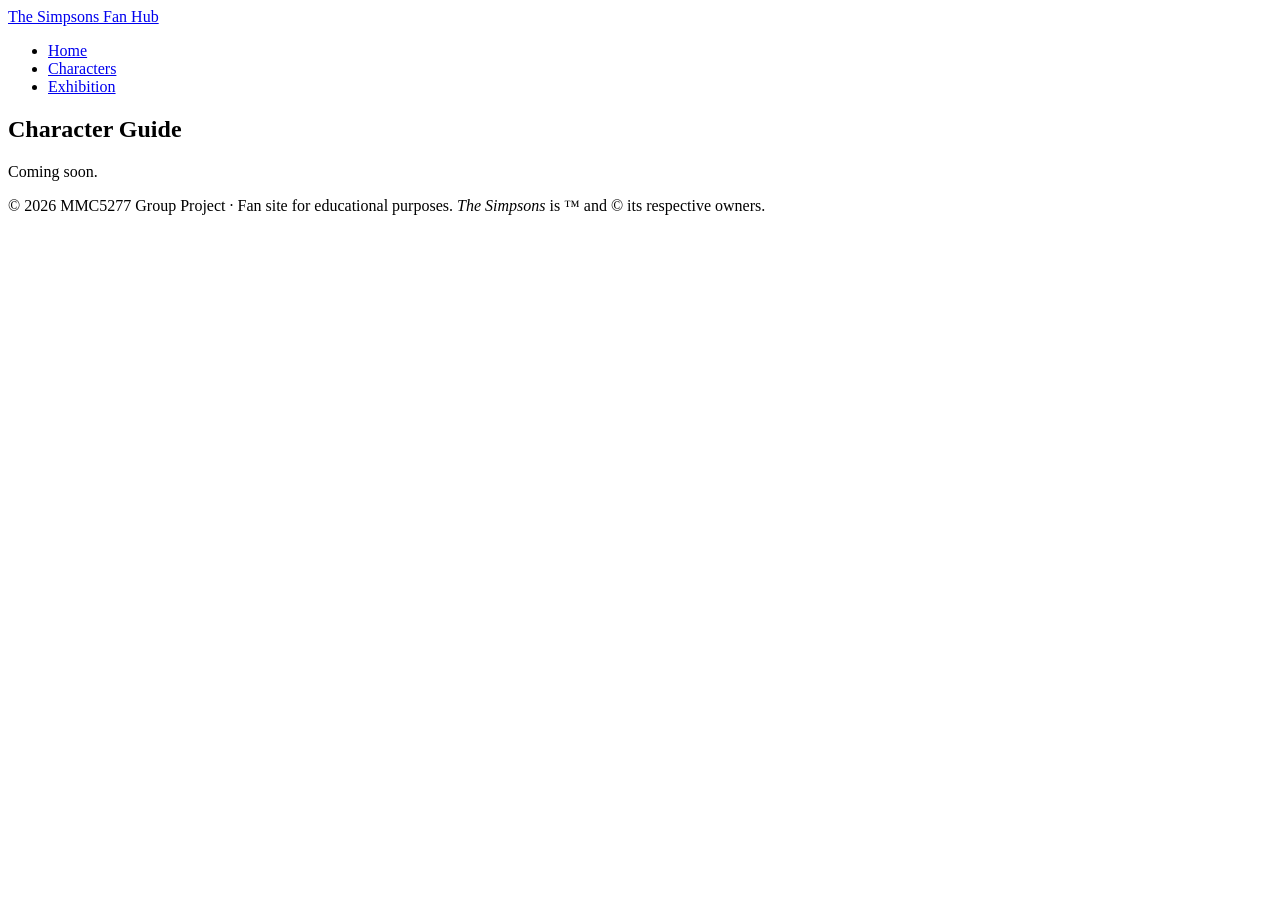
==== page2.html @ 43294328 "Add files via upload" ====
<!DOCTYPE html>
<html lang="en">
<head>
  <meta charset="UTF-8">
  <meta name="viewport" content="width=device-width, initial-scale=1.0">
  <title>The Simpsons Fan Hub | Characters</title>
  <link rel="stylesheet" href="css/style.css">
  <link rel="stylesheet" href="css/page2.css">
</head>
<body>

  <header class="header">
    <div class="header__inner">
      <a class="header__logo" href="index.html">The Simpsons Fan Hub</a>
      <nav class="nav" aria-label="Main navigation">
        <ul class="nav__list">
          <li><a class="nav__link" href="index.html">Home</a></li>
          <li><a class="nav__link nav__link--active" href="page2.html" aria-current="page">Characters</a></li>
          <li><a class="nav__link" href="page3.html">Exhibition</a></li>
        </ul>
      </nav>
    </div>
  </header>

  <main class="main">
    <section class="section">
      <h1 class="section__title">Character Guide</h1>
      <!-- Page 2 owner: build this page on your own feature branch.
           Put page-only styles in css/page2.css using BEM, e.g.
           .characters, .characters__item, .characters__item--featured -->
      <p>Coming soon.</p>
    </section>
  </main>

  <footer class="footer">
    <p class="footer__text">
      &copy; 2026 MMC5277 Group Project &middot; Fan site for educational purposes.
      <em>The Simpsons</em> is &trade; and &copy; its respective owners.
    </p>
  </footer>

</body>
</html>
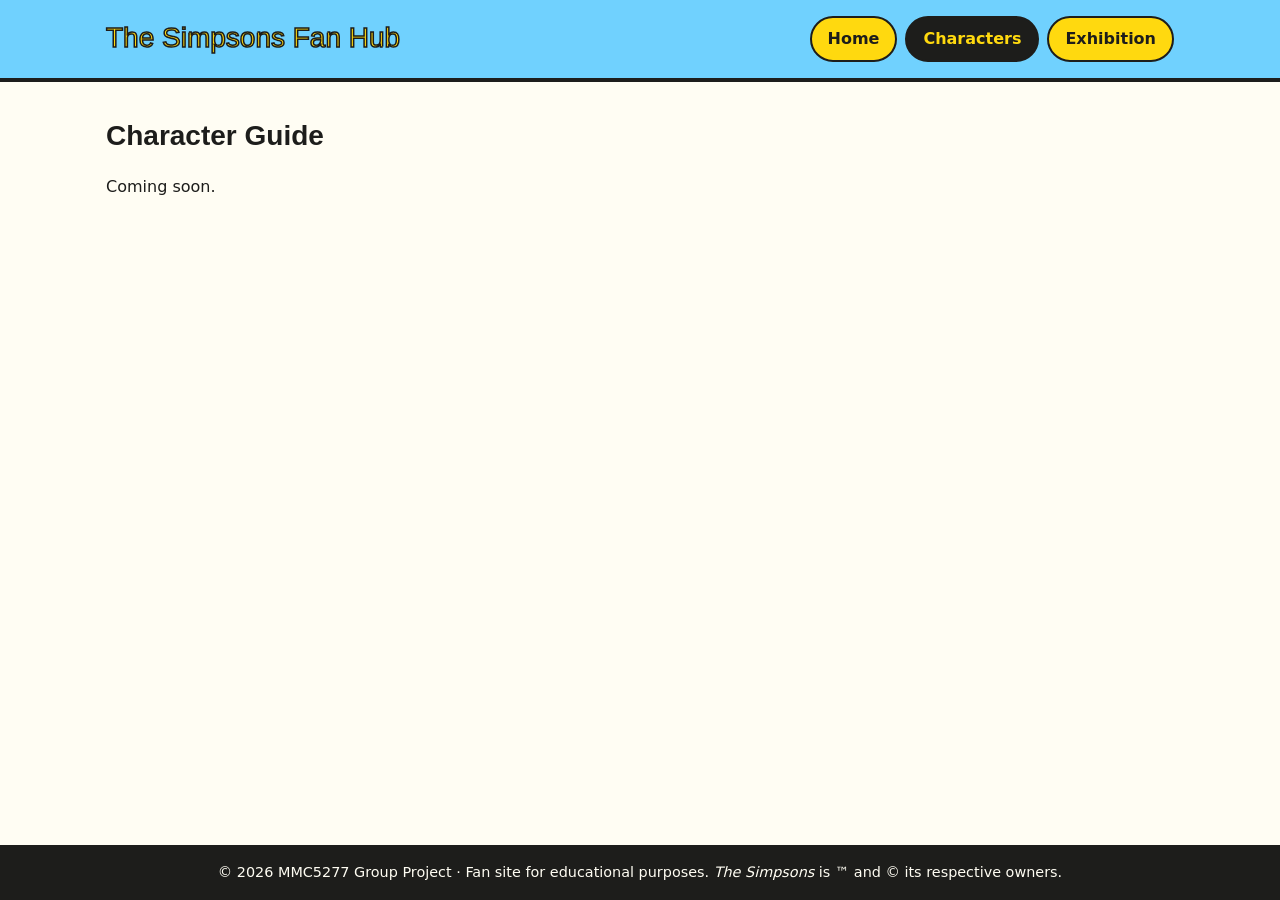
==== commit 19b9f46d: "Fix CSS paths, add home page content" ====
--- a/page2.html
+++ b/page2.html
@@ -4,8 +4,8 @@
   <meta charset="UTF-8">
   <meta name="viewport" content="width=device-width, initial-scale=1.0">
   <title>The Simpsons Fan Hub | Characters</title>
-  <link rel="stylesheet" href="css/style.css">
-  <link rel="stylesheet" href="css/page2.css">
+  <link rel="stylesheet" href="CSS/style.css">
+  <link rel="stylesheet" href="CSS/page2.css">
 </head>
 <body>
 
@@ -26,7 +26,7 @@
     <section class="section">
       <h1 class="section__title">Character Guide</h1>
       <!-- Page 2 owner: build this page on your own feature branch.
-           Put page-only styles in css/page2.css using BEM, e.g.
+           Put page-only styles in CSS/page2.css using BEM, e.g.
            .characters, .characters__item, .characters__item--featured -->
       <p>Coming soon.</p>
     </section>
--- a/CSS/style.css
+++ b/CSS/style.css
@@ -0,0 +1,218 @@
+/* ==========================================================================
+   style.css — SHARED styles for every page (owned by the group leader)
+   Naming: BEM  ->  .block, .block__element, .block--modifier
+   Page-specific styles go in css/page2.css and css/page3.css, not here.
+   ========================================================================== */
+
+/* ---------- Design tokens (change colors/fonts here only) ---------- */
+:root {
+  --color-yellow: #ffd90f;   /* Simpsons yellow */
+  --color-sky: #70d1fe;      /* Springfield sky */
+  --color-pink: #f14e9c;     /* donut frosting  */
+  --color-dark: #1d1d1b;
+  --color-light: #fffdf3;
+  --color-muted: #5b5b55;
+
+  --font-body: system-ui, -apple-system, "Segoe UI", Roboto, sans-serif;
+  --font-display: "Arial Black", "Helvetica Neue", Impact, sans-serif;
+
+  --space-sm: 0.5rem;
+  --space-md: 1rem;
+  --space-lg: 2rem;
+  --radius: 12px;
+  --max-width: 1100px;
+}
+
+/* ---------- Base ---------- */
+*,
+*::before,
+*::after {
+  box-sizing: border-box;
+}
+
+body {
+  margin: 0;
+  font-family: var(--font-body);
+  line-height: 1.6;
+  color: var(--color-dark);
+  background-color: var(--color-light);
+  display: flex;               /* flexbox: keeps footer at the bottom */
+  flex-direction: column;
+  min-height: 100vh;
+}
+
+img {
+  max-width: 100%;
+  height: auto;
+  display: block;
+}
+
+/* ---------- Block: header ---------- */
+.header {
+  background-color: var(--color-sky);
+  border-bottom: 4px solid var(--color-dark);
+}
+
+.header__inner {
+  max-width: var(--max-width);
+  margin: 0 auto;
+  padding: var(--space-md);
+  display: flex;               /* flexbox */
+  align-items: center;
+  justify-content: space-between;
+  gap: var(--space-md);
+}
+
+.header__logo {
+  margin: 0;
+  font-family: var(--font-display);
+  font-size: 1.75rem;
+  color: var(--color-yellow);
+  text-decoration: none;
+  -webkit-text-stroke: 1.5px var(--color-dark);
+  animation: logo-drop 0.8s ease-out both;   /* CSS animation */
+}
+
+/* ---------- Block: nav ---------- */
+.nav__list {
+  list-style: none;
+  margin: 0;
+  padding: 0;
+  display: flex;               /* flexbox */
+  gap: var(--space-sm);
+}
+
+.nav__link {
+  display: inline-block;
+  padding: var(--space-sm) var(--space-md);
+  font-weight: 700;
+  color: var(--color-dark);
+  text-decoration: none;
+  background-color: var(--color-yellow);
+  border: 2px solid var(--color-dark);
+  border-radius: 999px;
+  /* CSS transition */
+  transition: background-color 0.25s ease, transform 0.25s ease;
+}
+
+.nav__link:hover,
+.nav__link:focus-visible {
+  background-color: var(--color-pink);
+  transform: translateY(-3px);
+}
+
+.nav__link--active {
+  background-color: var(--color-dark);
+  color: var(--color-yellow);
+}
+
+/* ---------- Block: main ---------- */
+.main {
+  flex: 1;                     /* pushes footer down */
+  width: 100%;
+  max-width: var(--max-width);
+  margin: 0 auto;
+  padding: var(--space-lg) var(--space-md);
+}
+
+/* ---------- Block: section (reusable on every page) ---------- */
+.section {
+  margin-bottom: var(--space-lg);
+}
+
+.section__title {
+  font-family: var(--font-display);
+  font-size: 1.75rem;
+  margin: 0 0 var(--space-md);
+}
+
+/* ---------- Block: card (reusable on every page) ---------- */
+.card {
+  background-color: #fff;
+  border: 3px solid var(--color-dark);
+  border-radius: var(--radius);
+  padding: var(--space-md);
+  box-shadow: 5px 5px 0 var(--color-dark);
+  transition: transform 0.25s ease, box-shadow 0.25s ease;
+}
+
+.card:hover {
+  transform: translate(-2px, -2px);
+  box-shadow: 7px 7px 0 var(--color-dark);
+}
+
+.card__title {
+  margin: 0 0 var(--space-sm);
+}
+
+.card__text {
+  margin: 0;
+  color: var(--color-muted);
+}
+
+/* ---------- Block: footer ---------- */
+.footer {
+  background-color: var(--color-dark);
+  color: var(--color-light);
+  text-align: center;
+  padding: var(--space-md);
+}
+
+.footer__text {
+  margin: 0;
+  font-size: 0.9rem;
+}
+
+/* ---------- Animations ---------- */
+@keyframes logo-drop {
+  from {
+    opacity: 0;
+    transform: translateY(-20px);
+  }
+  to {
+    opacity: 1;
+    transform: translateY(0);
+  }
+}
+
+@media (prefers-reduced-motion: reduce) {
+  *,
+  *::before,
+  *::after {
+    animation: none !important;
+    transition: none !important;
+  }
+}
+
+/* ---------- Responsive: tablet (768px and below) ---------- */
+@media (max-width: 768px) {
+  .header__inner {
+    flex-direction: column;
+    text-align: center;
+  }
+
+  .section__title {
+    font-size: 1.5rem;
+  }
+}
+
+/* ---------- Responsive: phone (480px and below) ---------- */
+@media (max-width: 480px) {
+  .nav__list {
+    flex-direction: column;
+    width: 100%;
+  }
+
+  .nav {
+    width: 100%;
+  }
+
+  .nav__link {
+    display: block;
+    text-align: center;
+  }
+
+  .header__logo {
+    font-size: 1.4rem;
+  }
+}
--- a/CSS/page2.css
+++ b/CSS/page2.css
@@ -0,0 +1,4 @@
+/* ==========================================================================
+   page2.css — styles used ONLY on page2.html (Character Guide)
+   Use BEM. Reuse shared tokens like var(--color-yellow) from style.css.
+   ========================================================================== */
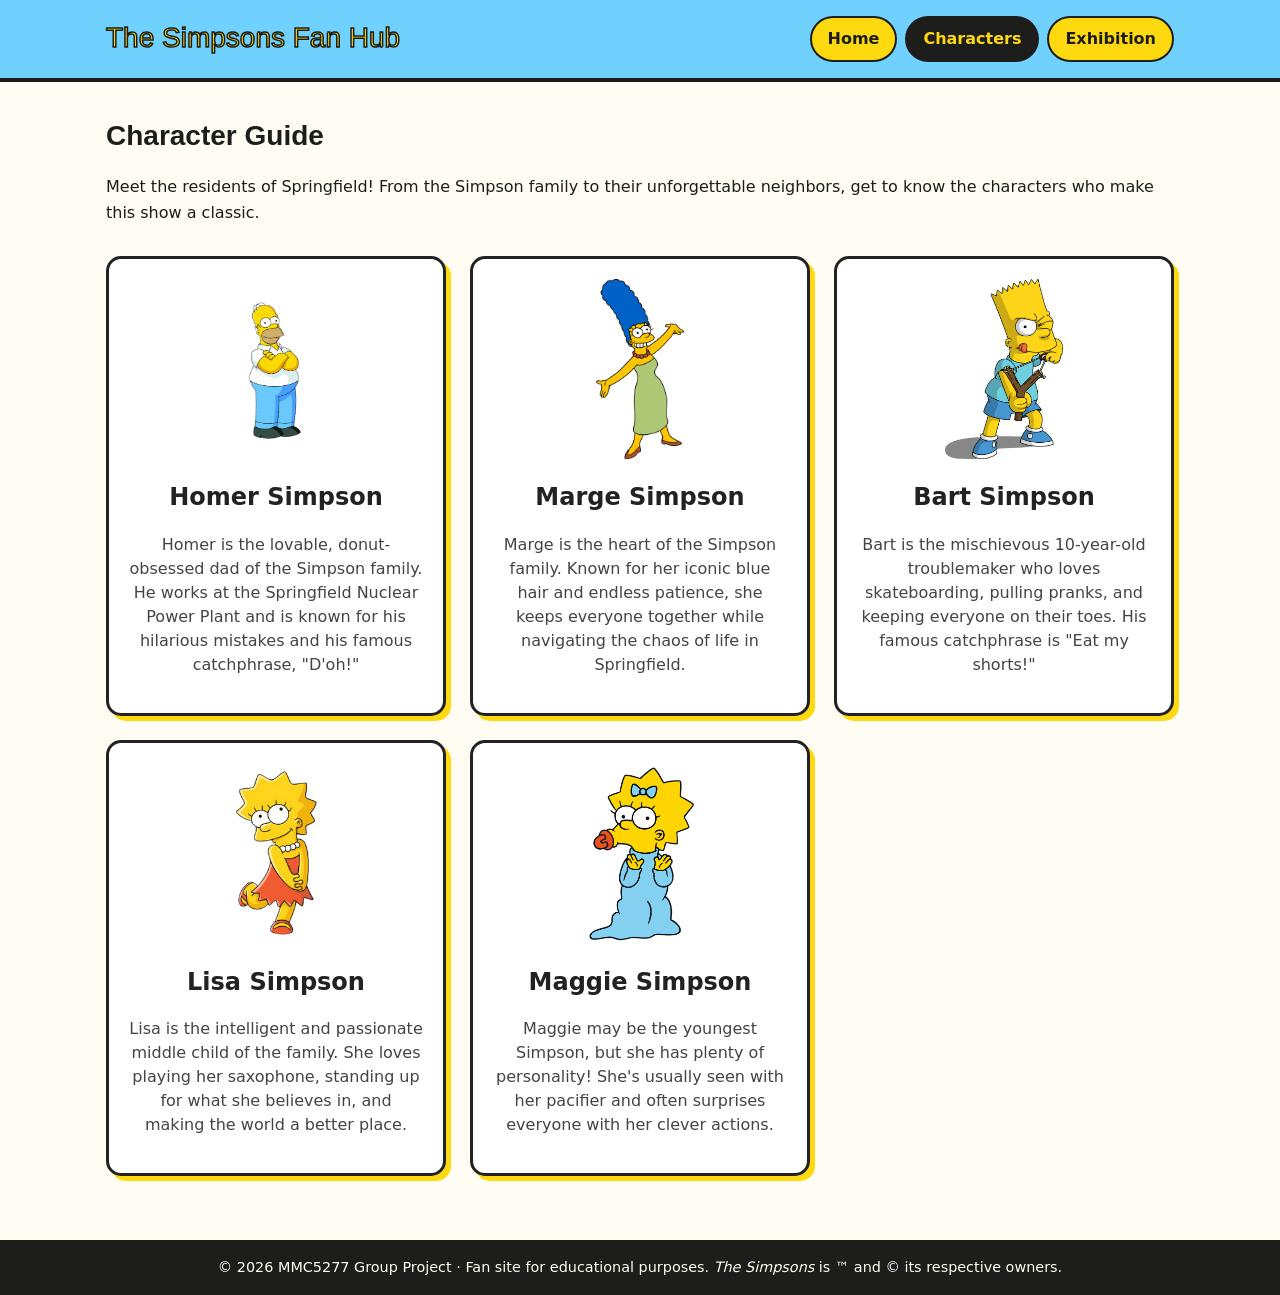
==== commit 5fe5581d: "Add Simpsons Character Guide with responsive cards" ====
--- a/page2.html
+++ b/page2.html
@@ -28,7 +28,37 @@
       <!-- Page 2 owner: build this page on your own feature branch.
            Put page-only styles in CSS/page2.css using BEM, e.g.
            .characters, .characters__item, .characters__item--featured -->
-      <p>Coming soon.</p>
+     <p>Meet the residents of Springfield! From the Simpson family to their unforgettable neighbors, get to know the characters who make this show a classic.</p>
+
+<div class="characters">
+  <article class="characters__item">
+<img src="images/homer.png" alt="Homer Simpson" class="characters__image">
+    <h2>Homer Simpson</h2>
+    <p>Homer is the lovable, donut-obsessed dad of the Simpson family. He works at the Springfield Nuclear Power Plant and is known for his hilarious mistakes and his famous catchphrase, "D'oh!"</p>
+  </article>
+<article class="characters__item">
+<img src="images/marge.png" alt="Marge Simpson" class="characters__image">
+  <h2>Marge Simpson</h2>
+  <p>Marge is the heart of the Simpson family. Known for her iconic blue hair and endless patience, she keeps everyone together while navigating the chaos of life in Springfield.</p>
+</article>
+<article class="characters__item">
+<img src="images/bart.png" alt="Bart Simpson" class="characters__image">
+  <h2>Bart Simpson</h2>
+  <p>Bart is the mischievous 10-year-old troublemaker who loves skateboarding, pulling pranks, and keeping everyone on their toes. His famous catchphrase is "Eat my shorts!"</p>
+</article>
+
+<article class="characters__item">
+  <img src="images/lisa.png" alt="Lisa Simpson" class="characters__image">
+  <h2>Lisa Simpson</h2>
+  <p>Lisa is the intelligent and passionate middle child of the family. She loves playing her saxophone, standing up for what she believes in, and making the world a better place.</p>
+</article>
+
+<article class="characters__item">
+  <img src="images/maggie.png" alt="Maggie Simpson" class="characters__image">
+  <h2>Maggie Simpson</h2>
+  <p>Maggie may be the youngest Simpson, but she has plenty of personality! She's usually seen with her pacifier and often surprises everyone with her clever actions.</p>
+</article>
+</div>
     </section>
   </main>
 
--- a/CSS/style.css
+++ b/CSS/style.css
@@ -1,7 +1,7 @@
 /* ==========================================================================
    style.css — SHARED styles for every page (owned by the group leader)
    Naming: BEM  ->  .block, .block__element, .block--modifier
-   Page-specific styles go in css/page2.css and css/page3.css, not here.
+   Page-specific styles go in CSS/page2.css and CSS/page3.css, not here.
    ========================================================================== */
 
 /* ---------- Design tokens (change colors/fonts here only) ---------- */
@@ -101,8 +101,10 @@
   transform: translateY(-3px);
 }
 
-.nav__link--active {
-  background-color: var(--color-dark);
+.nav__link--active,
+.nav__link--active:hover,
+.nav__link--active:focus-visible {
+  background-color: var(--color-dark);   /* stay dark on hover: yellow text on pink is unreadable */
   color: var(--color-yellow);
 }
 
--- a/CSS/page2.css
+++ b/CSS/page2.css
@@ -1,4 +1,83 @@
 /* ==========================================================================
    page2.css — styles used ONLY on page2.html (Character Guide)
    Use BEM. Reuse shared tokens like var(--color-yellow) from style.css.
-   ========================================================================== */
+   ========================================================================== */ 
+
+
+/* Character Guide Grid */
+.characters {
+  display: grid;
+  grid-template-columns: repeat(3, 1fr);
+  gap: 24px;
+  margin-top: 30px;
+}
+
+/* Individual Character Cards */
+.characters__item {
+  background-color: #ffffff;
+  border: 3px solid #222222;
+  border-radius: 15px;
+  padding: 20px;
+  text-align: center;
+  box-shadow: 5px 5px 0 #ffd90f;
+}
+
+/* Character Images */
+.characters__image {
+  width: 100%;
+  height: 180px;
+  object-fit: contain;
+  display: block;
+  margin-bottom: 15px;
+}
+
+/* Character Names */
+.characters__item h2 {
+  font-size: 24px;
+  margin-bottom: 10px;
+  color: #222222;
+}
+
+/* Character Descriptions */
+.characters__item p {
+  font-size: 16px;
+  line-height: 1.5;
+  color: #444444;
+}
+
+
+
+/* Tablet Layout */
+@media (max-width: 900px) {
+  .characters {
+    grid-template-columns: repeat(2, 1fr);
+  }
+}
+
+/* Mobile Layout */
+@media (max-width: 600px) {
+  .characters {
+    grid-template-columns: 1fr;
+  }
+
+  .characters__item {
+    padding: 15px;
+  }
+
+  .characters__image {
+    height: 180px;
+  }
+}/* Tablet Layout */
+@media (max-width: 768px) {
+    .characters {
+        grid-template-columns: repeat(2, 1fr);
+    }
+}
+
+/* Mobile Layout */
+@media (max-width: 480px) {
+    .characters {
+        grid-template-columns: 1fr;
+    }
+}
+
